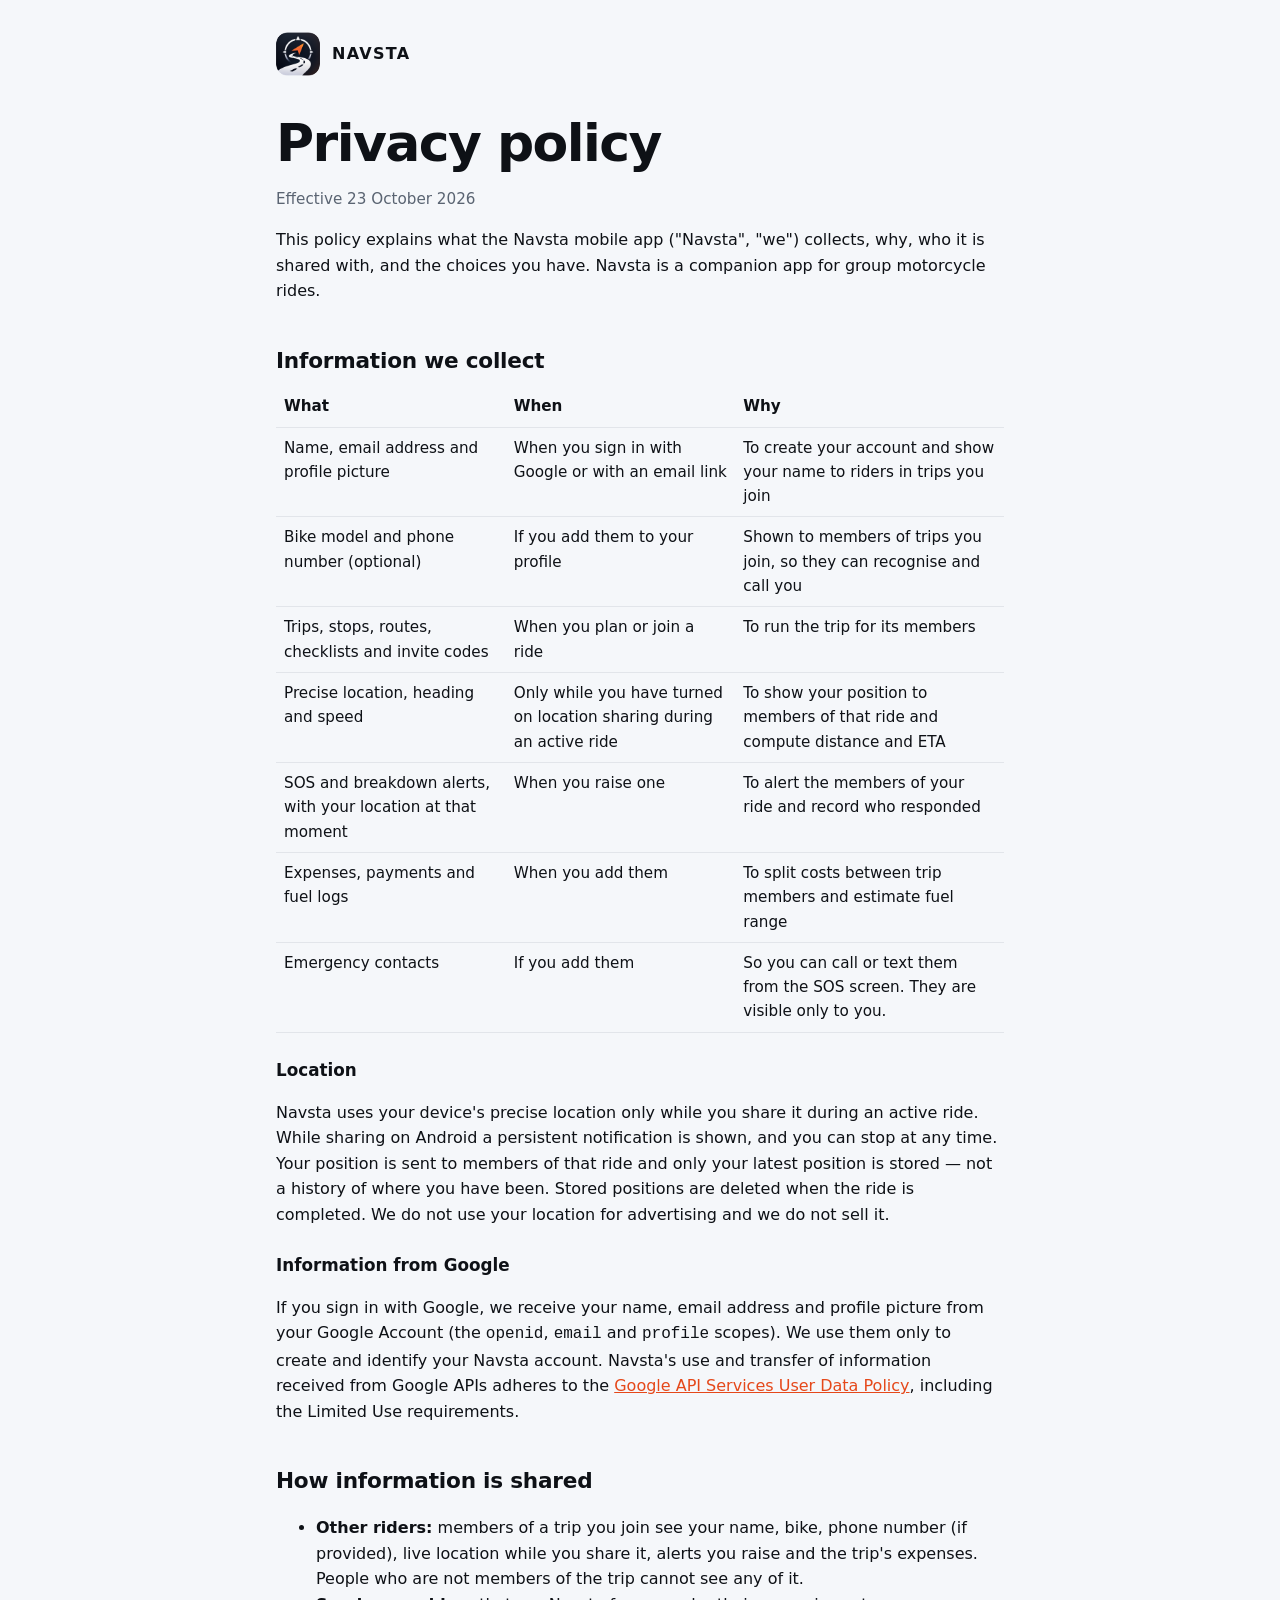
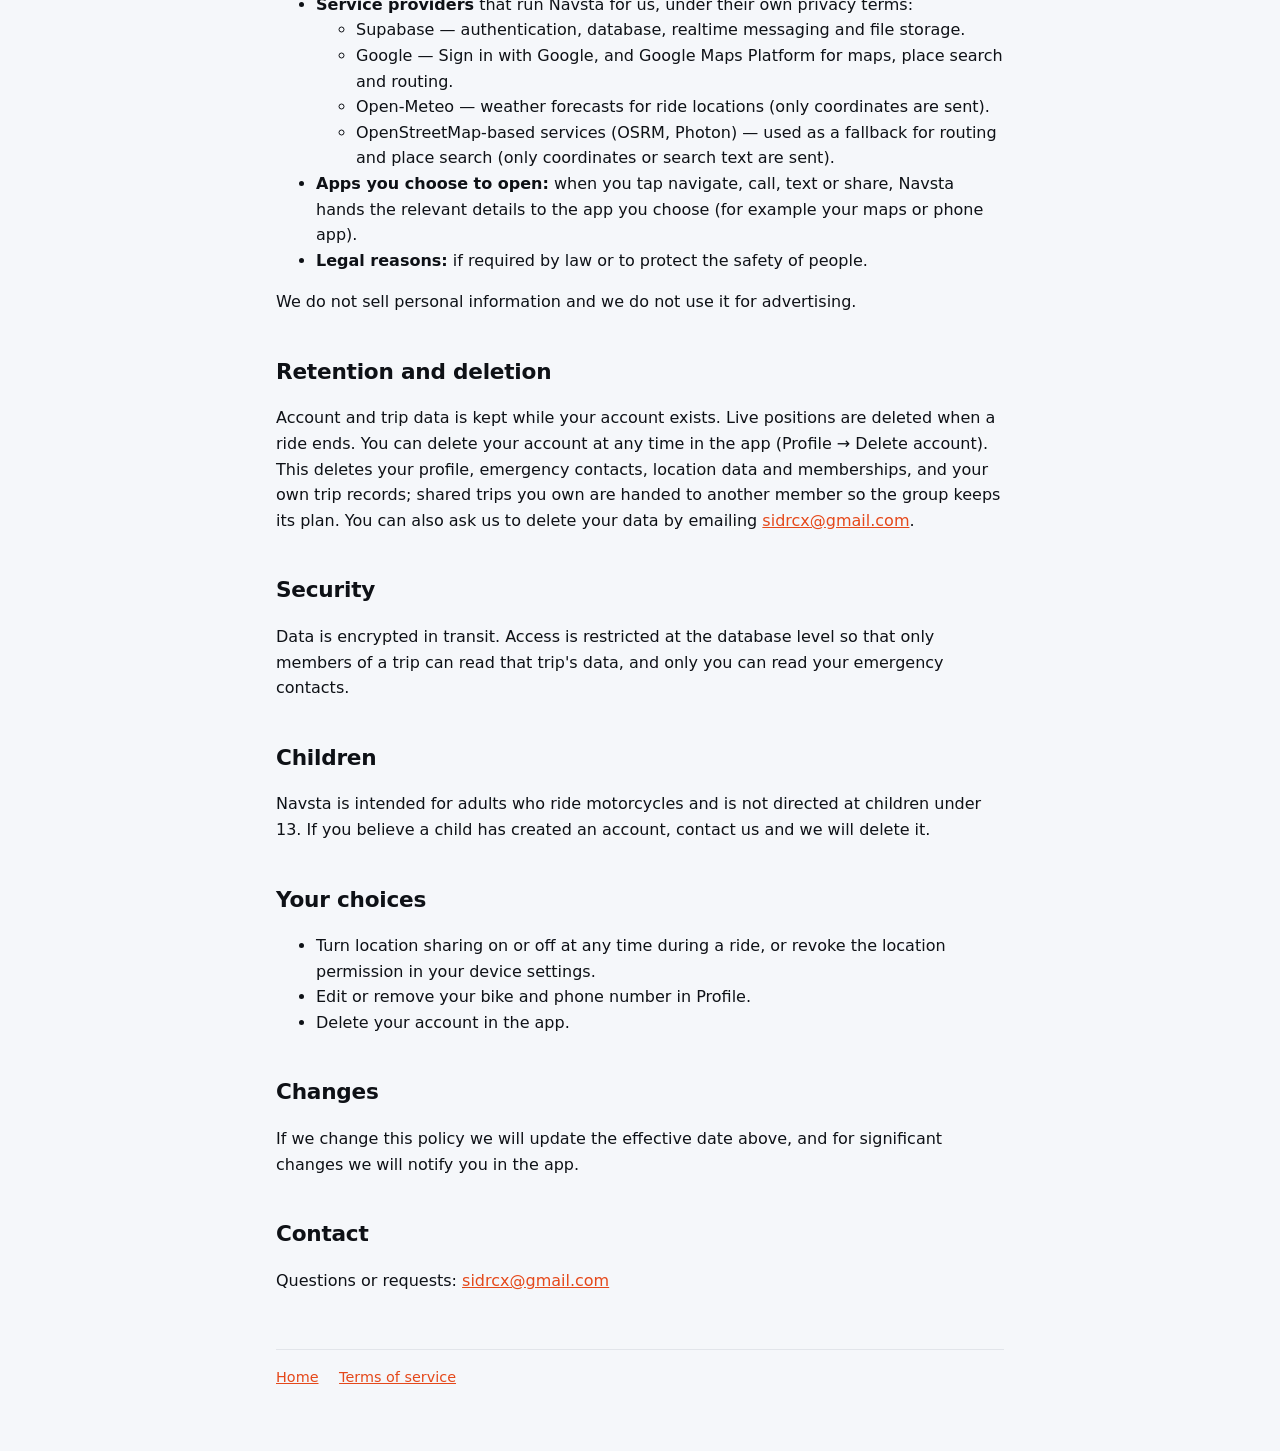
==== privacy.html @ 36502896 "Navsta website: home, privacy policy, terms" ====
<!doctype html>
<html lang="en">
<head>
  <meta charset="utf-8">
  <meta name="viewport" content="width=device-width, initial-scale=1">
  <title>Navsta Privacy Policy</title>
  <link rel="icon" href="navsta_logo.png">
  <link rel="stylesheet" href="style.css">
</head>
<body>
  <div class="wrap doc">
    <header class="brand">
      <img src="navsta_logo.png" alt="">
      <a href="./">NAVSTA</a>
    </header>

    <h1>Privacy policy</h1>
    <p class="meta">Effective 23 October 2026</p>

    <p>This policy explains what the Navsta mobile app ("Navsta", "we") collects, why, who it is shared with, and the choices you have. Navsta is a companion app for group motorcycle rides.</p>

    <h2>Information we collect</h2>
    <table>
      <tr><th>What</th><th>When</th><th>Why</th></tr>
      <tr><td>Name, email address and profile picture</td><td>When you sign in with Google or with an email link</td><td>To create your account and show your name to riders in trips you join</td></tr>
      <tr><td>Bike model and phone number (optional)</td><td>If you add them to your profile</td><td>Shown to members of trips you join, so they can recognise and call you</td></tr>
      <tr><td>Trips, stops, routes, checklists and invite codes</td><td>When you plan or join a ride</td><td>To run the trip for its members</td></tr>
      <tr><td>Precise location, heading and speed</td><td>Only while you have turned on location sharing during an active ride</td><td>To show your position to members of that ride and compute distance and ETA</td></tr>
      <tr><td>SOS and breakdown alerts, with your location at that moment</td><td>When you raise one</td><td>To alert the members of your ride and record who responded</td></tr>
      <tr><td>Expenses, payments and fuel logs</td><td>When you add them</td><td>To split costs between trip members and estimate fuel range</td></tr>
      <tr><td>Emergency contacts</td><td>If you add them</td><td>So you can call or text them from the SOS screen. They are visible only to you.</td></tr>
    </table>

    <h3>Location</h3>
    <p>Navsta uses your device's precise location only while you share it during an active ride. While sharing on Android a persistent notification is shown, and you can stop at any time. Your position is sent to members of that ride and only your latest position is stored — not a history of where you have been. Stored positions are deleted when the ride is completed. We do not use your location for advertising and we do not sell it.</p>

    <h3>Information from Google</h3>
    <p>If you sign in with Google, we receive your name, email address and profile picture from your Google Account (the <code>openid</code>, <code>email</code> and <code>profile</code> scopes). We use them only to create and identify your Navsta account. Navsta's use and transfer of information received from Google APIs adheres to the <a href="https://developers.google.com/terms/api-services-user-data-policy">Google API Services User Data Policy</a>, including the Limited Use requirements.</p>

    <h2>How information is shared</h2>
    <ul>
      <li><strong>Other riders:</strong> members of a trip you join see your name, bike, phone number (if provided), live location while you share it, alerts you raise and the trip's expenses. People who are not members of the trip cannot see any of it.</li>
      <li><strong>Service providers</strong> that run Navsta for us, under their own privacy terms:
        <ul>
          <li>Supabase — authentication, database, realtime messaging and file storage.</li>
          <li>Google — Sign in with Google, and Google Maps Platform for maps, place search and routing.</li>
          <li>Open-Meteo — weather forecasts for ride locations (only coordinates are sent).</li>
          <li>OpenStreetMap-based services (OSRM, Photon) — used as a fallback for routing and place search (only coordinates or search text are sent).</li>
        </ul>
      </li>
      <li><strong>Apps you choose to open:</strong> when you tap navigate, call, text or share, Navsta hands the relevant details to the app you choose (for example your maps or phone app).</li>
      <li><strong>Legal reasons:</strong> if required by law or to protect the safety of people.</li>
    </ul>
    <p>We do not sell personal information and we do not use it for advertising.</p>

    <h2>Retention and deletion</h2>
    <p>Account and trip data is kept while your account exists. Live positions are deleted when a ride ends. You can delete your account at any time in the app (Profile → Delete account). This deletes your profile, emergency contacts, location data and memberships, and your own trip records; shared trips you own are handed to another member so the group keeps its plan. You can also ask us to delete your data by emailing <a href="mailto:sidrcx@gmail.com">sidrcx@gmail.com</a>.</p>

    <h2>Security</h2>
    <p>Data is encrypted in transit. Access is restricted at the database level so that only members of a trip can read that trip's data, and only you can read your emergency contacts.</p>

    <h2>Children</h2>
    <p>Navsta is intended for adults who ride motorcycles and is not directed at children under 13. If you believe a child has created an account, contact us and we will delete it.</p>

    <h2>Your choices</h2>
    <ul>
      <li>Turn location sharing on or off at any time during a ride, or revoke the location permission in your device settings.</li>
      <li>Edit or remove your bike and phone number in Profile.</li>
      <li>Delete your account in the app.</li>
    </ul>

    <h2>Changes</h2>
    <p>If we change this policy we will update the effective date above, and for significant changes we will notify you in the app.</p>

    <h2>Contact</h2>
    <p>Questions or requests: <a href="mailto:sidrcx@gmail.com">sidrcx@gmail.com</a></p>

    <footer>
      <a href="./">Home</a>
      <a href="terms.html">Terms of service</a>
    </footer>
  </div>
</body>
</html>
---- style.css ----
:root {
  --bg: #f5f7fa;
  --surface: #ffffff;
  --ink: #0e1116;
  --muted: #5a6472;
  --line: #e2e5ea;
  --accent: #e5481a;
  --accent-soft: #ffe2d4;
  color-scheme: light dark;
}

@media (prefers-color-scheme: dark) {
  :root {
    --bg: #0a0c0f;
    --surface: #151920;
    --ink: #e9edf2;
    --muted: #9aa4b2;
    --line: #242a33;
    --accent: #ff6a2b;
    --accent-soft: #3b1c0e;
  }
}

* { box-sizing: border-box; }

body {
  margin: 0;
  background: var(--bg);
  color: var(--ink);
  font: 16px/1.6 system-ui, -apple-system, "Segoe UI", Roboto, sans-serif;
}

a { color: var(--accent); }

.wrap { max-width: 760px; margin: 0 auto; padding: 32px 16px 64px; }

header.brand { display: flex; align-items: center; gap: 12px; margin-bottom: 40px; }
header.brand img { width: 44px; height: 44px; border-radius: 12px; }
header.brand a { color: var(--ink); text-decoration: none; font-weight: 900; letter-spacing: 0.08em; }

h1 { font-size: clamp(2rem, 6vw, 3.25rem); line-height: 1.05; letter-spacing: -0.03em; margin: 0 0 16px; }
h1 em { color: var(--accent); font-style: normal; }
h2 { font-size: 1.35rem; letter-spacing: -0.01em; margin: 40px 0 8px; }
h3 { font-size: 1.05rem; margin: 24px 0 4px; }
p.lead { font-size: 1.15rem; color: var(--muted); max-width: 36rem; }

.grid { display: grid; grid-template-columns: repeat(auto-fit, minmax(210px, 1fr)); gap: 12px; margin-top: 32px; }
.card { background: var(--surface); border: 1px solid var(--line); border-radius: 20px; padding: 18px; }
.card strong { display: block; margin-bottom: 4px; }
.card span { color: var(--muted); font-size: 0.95rem; }

.pill { display: inline-block; background: var(--accent-soft); color: var(--accent); border-radius: 999px; padding: 6px 14px; font-weight: 600; font-size: 0.9rem; }

.doc p, .doc li { color: var(--ink); }
.doc .meta { color: var(--muted); font-size: 0.95rem; }
.doc table { width: 100%; border-collapse: collapse; font-size: 0.95rem; }
.doc th, .doc td { text-align: left; vertical-align: top; padding: 8px; border-bottom: 1px solid var(--line); }

footer { margin-top: 56px; padding-top: 16px; border-top: 1px solid var(--line); color: var(--muted); font-size: 0.9rem; }
footer a { margin-right: 16px; }
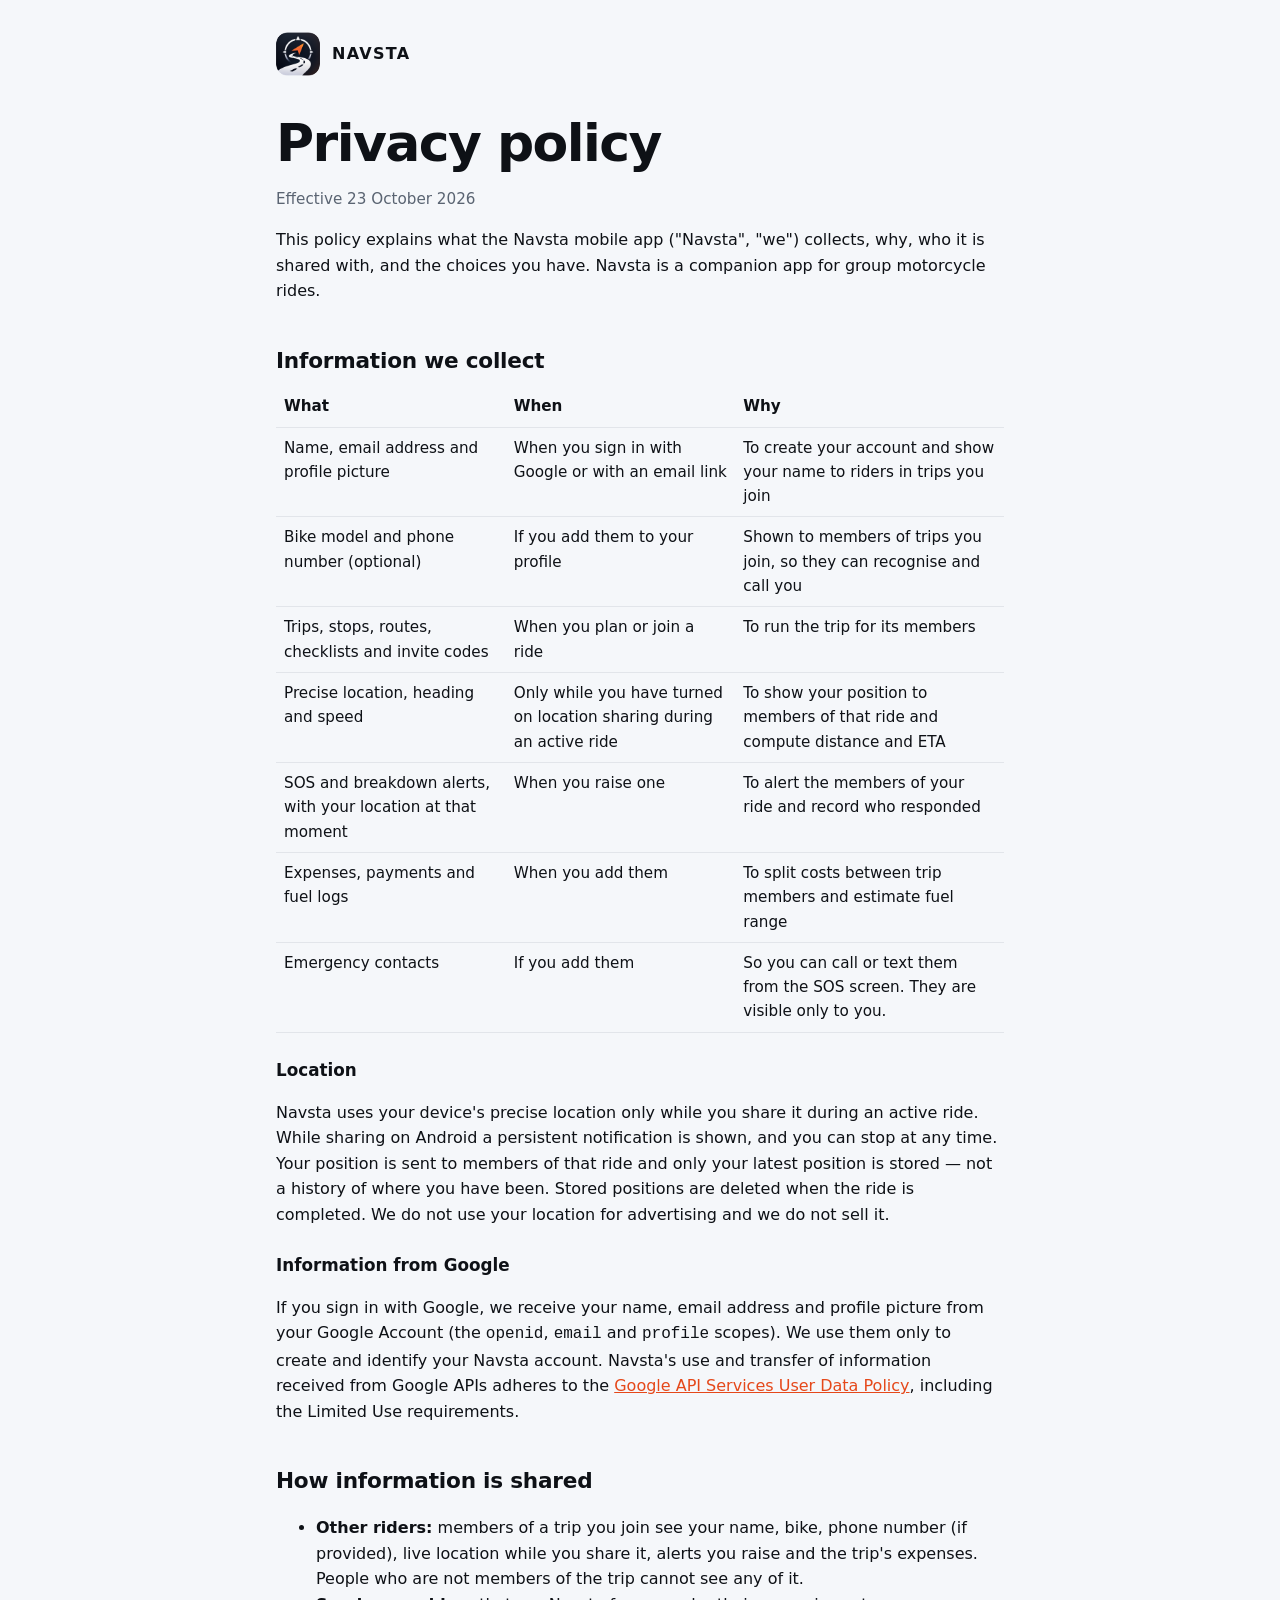
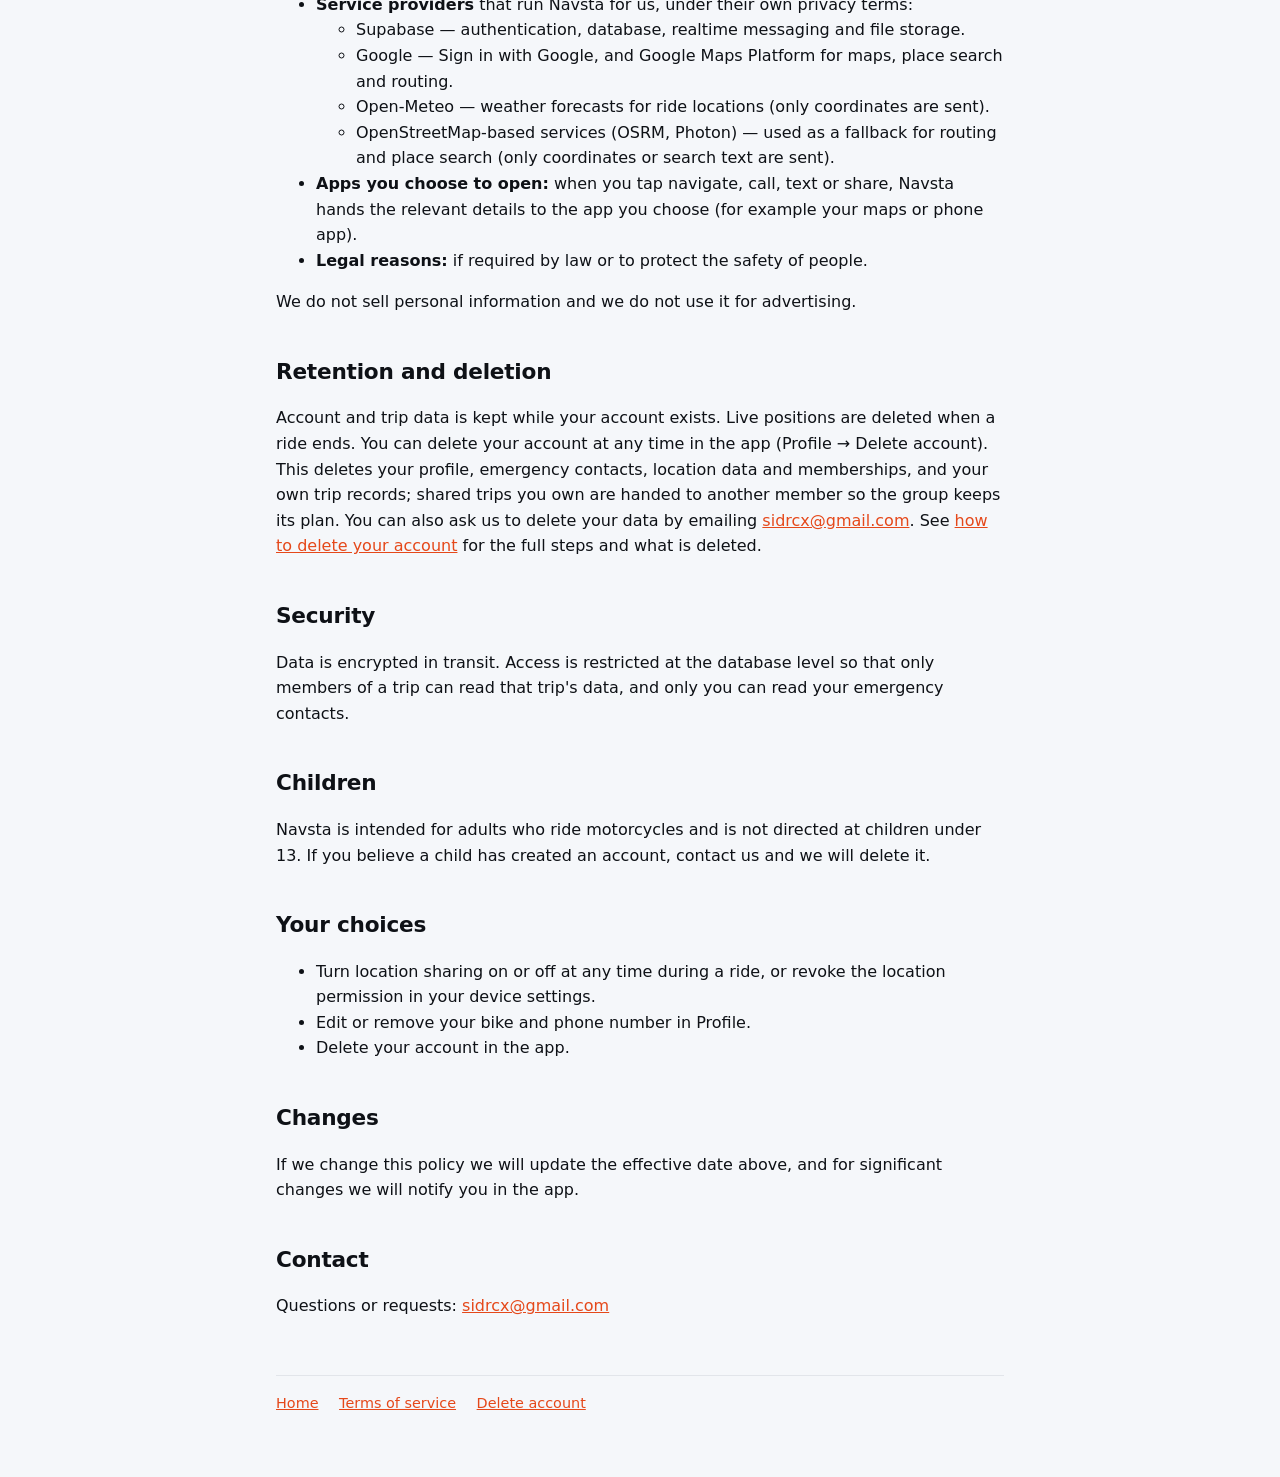
==== commit 2b37699e: "Add account deletion page and link it from home and privacy policy" ====
--- a/privacy.html
+++ b/privacy.html
@@ -54,7 +54,7 @@
     <p>We do not sell personal information and we do not use it for advertising.</p>
 
     <h2>Retention and deletion</h2>
-    <p>Account and trip data is kept while your account exists. Live positions are deleted when a ride ends. You can delete your account at any time in the app (Profile → Delete account). This deletes your profile, emergency contacts, location data and memberships, and your own trip records; shared trips you own are handed to another member so the group keeps its plan. You can also ask us to delete your data by emailing <a href="mailto:sidrcx@gmail.com">sidrcx@gmail.com</a>.</p>
+    <p>Account and trip data is kept while your account exists. Live positions are deleted when a ride ends. You can delete your account at any time in the app (Profile → Delete account). This deletes your profile, emergency contacts, location data and memberships, and your own trip records; shared trips you own are handed to another member so the group keeps its plan. You can also ask us to delete your data by emailing <a href="mailto:sidrcx@gmail.com">sidrcx@gmail.com</a>. See <a href="delete-account.html">how to delete your account</a> for the full steps and what is deleted.</p>
 
     <h2>Security</h2>
     <p>Data is encrypted in transit. Access is restricted at the database level so that only members of a trip can read that trip's data, and only you can read your emergency contacts.</p>
@@ -78,6 +78,7 @@
     <footer>
       <a href="./">Home</a>
       <a href="terms.html">Terms of service</a>
+      <a href="delete-account.html">Delete account</a>
     </footer>
   </div>
 </body>
